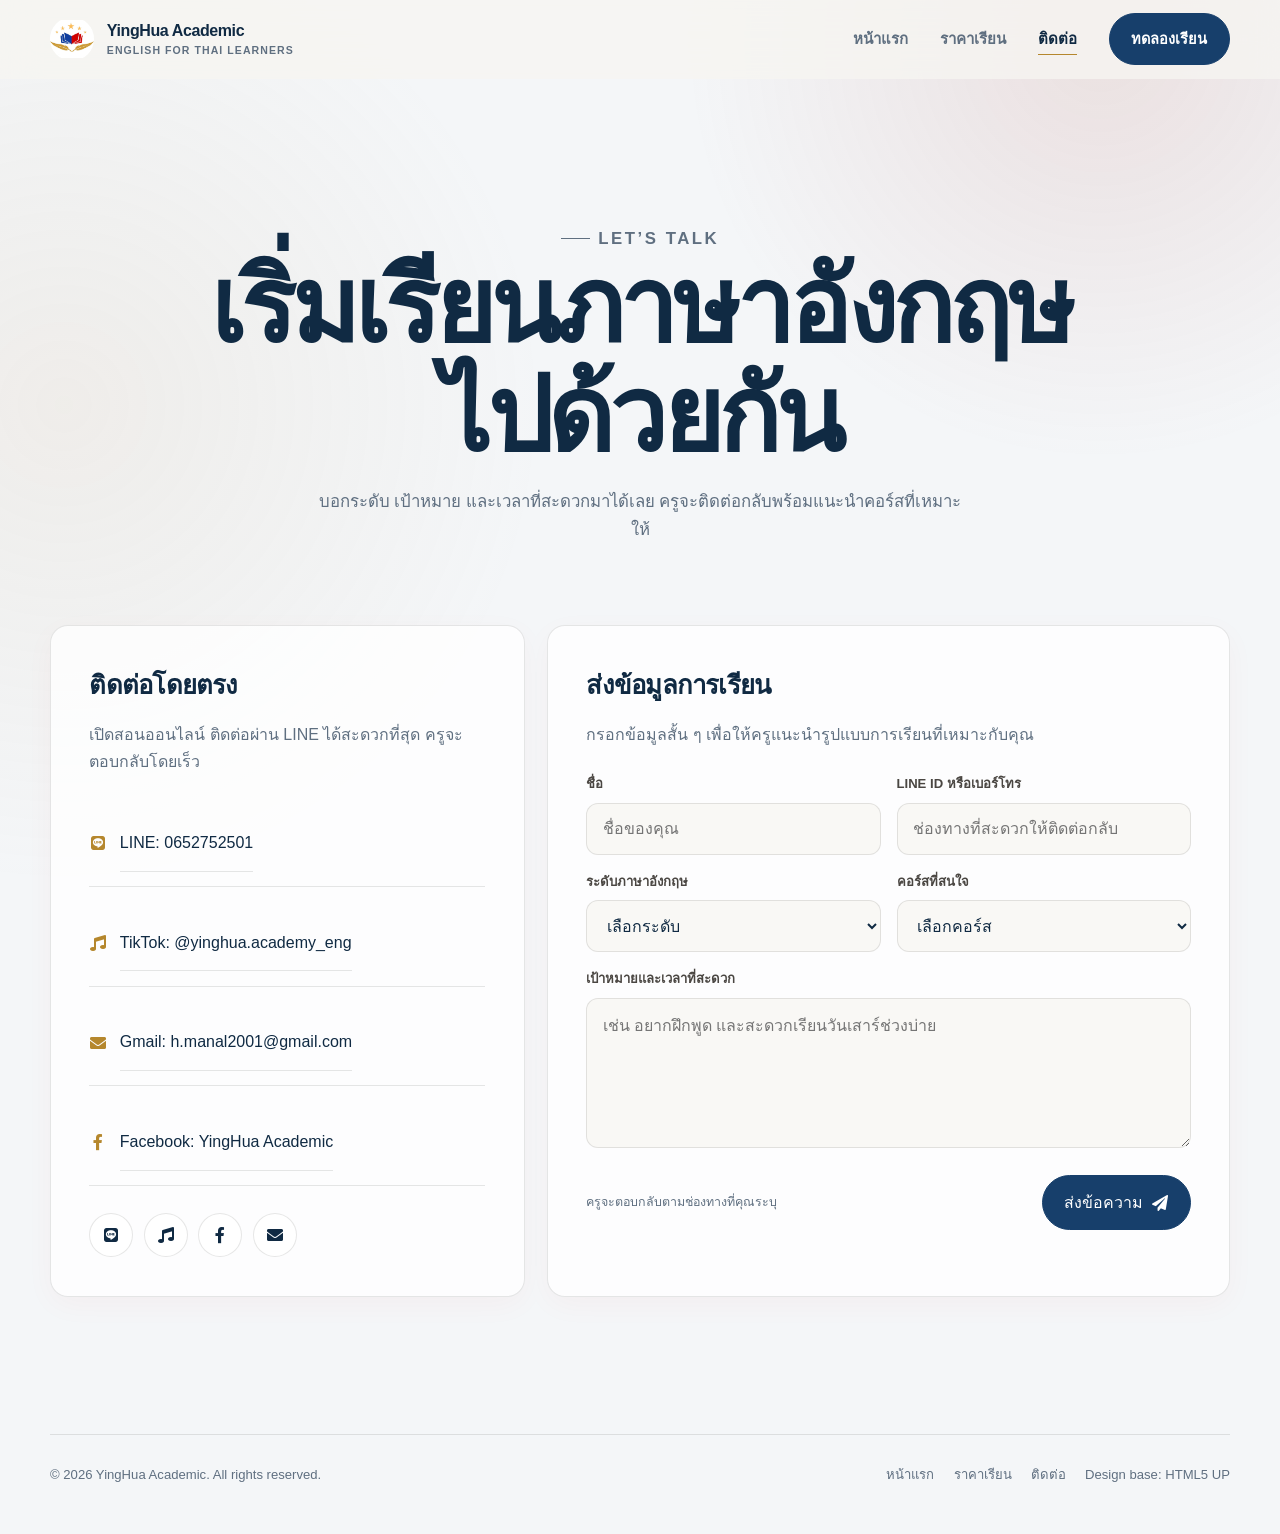
==== contact.html @ ce19d109 "Add YingHua English website and course materials" ====
<!DOCTYPE HTML>
<!--
  Based on Editorial by HTML5 UP
  html5up.net | @ajlkn
  Free for personal and commercial use under the CCA 3.0 license (html5up.net/license)
-->
<html lang="th">
  <head>
    <title>ติดต่อ | YingHua Academic</title>
    <meta charset="utf-8" />
    <meta name="viewport" content="width=device-width, initial-scale=1" />
    <meta name="description" content="ติดต่อครูอิงหัวเพื่อทดลองเรียนภาษาอังกฤษออนไลน์" />
    <link rel="stylesheet" href="assets/css/fontawesome-all.min.css" />
    <link rel="stylesheet" href="assets/css/custom.css" />
  </head>
  <body class="site-body">
    <header class="site-header">
      <div class="container navbar">
        <a class="brand" href="index.html">
          <img class="brand-logo" src="images/yinghua-academic-logo.png" alt="YingHua Academic logo" />
          <span>YingHua Academic<small>English for Thai learners</small></span>
        </a>
        <button class="nav-toggle" type="button" aria-label="เปิดเมนู" aria-expanded="false"><i class="fas fa-bars"></i></button>
        <ul class="nav-links">
          <li><a href="index.html">หน้าแรก</a></li>
          <li><a href="pricing.html">ราคาเรียน</a></li>
          <li><a class="active" href="contact.html">ติดต่อ</a></li>
          <li><a class="button" href="https://line.me/ti/p/~0652752501" target="_blank" rel="noopener">ทดลองเรียน</a></li>
        </ul>
      </div>
    </header>

    <main>
      <section class="page-hero">
        <div class="container reveal">
          <p class="eyebrow">Let’s talk</p>
          <h1>เริ่มเรียนภาษาอังกฤษ<br />ไปด้วยกัน</h1>
          <p>บอกระดับ เป้าหมาย และเวลาที่สะดวกมาได้เลย ครูจะติดต่อกลับพร้อมแนะนำคอร์สที่เหมาะให้</p>
        </div>
      </section>

      <section class="site-section" style="padding-top: 1rem;">
        <div class="container contact-layout">
          <aside id="line-contact" class="contact-card reveal">
            <h2>ติดต่อโดยตรง</h2>
            <p>เปิดสอนออนไลน์ ติดต่อผ่าน LINE ได้สะดวกที่สุด ครูจะตอบกลับโดยเร็ว</p>
            <ul class="contact-list">
              <li><a href="https://line.me/ti/p/~0652752501" target="_blank" rel="noopener"><i class="fab fa-line" aria-hidden="true"></i><span>LINE: 0652752501</span></a></li>
              <li><a href="https://www.tiktok.com/@yinghua.academy_eng?_r=1&amp;_t=ZS-9A1MCgk2gK5" target="_blank" rel="noopener"><i class="fas fa-music" aria-hidden="true"></i><span>TikTok: @yinghua.academy_eng</span></a></li>
              <li><a href="mailto:h.manal2001@gmail.com"><i class="fas fa-envelope" aria-hidden="true"></i><span>Gmail: h.manal2001@gmail.com</span></a></li>
              <li><a href="https://www.facebook.com/share/1BRpk1Ezuy/?mibextid=wwXIfr" target="_blank" rel="noopener"><i class="fab fa-facebook-f" aria-hidden="true"></i><span>Facebook: YingHua Academic</span></a></li>
            </ul>
            <div class="social-buttons">
              <a class="social-circle" href="https://line.me/ti/p/~0652752501" target="_blank" rel="noopener" aria-label="LINE: 0652752501"><i class="fab fa-line" aria-hidden="true"></i></a>
              <a class="social-circle" href="https://www.tiktok.com/@yinghua.academy_eng?_r=1&amp;_t=ZS-9A1MCgk2gK5" target="_blank" rel="noopener" aria-label="TikTok"><i class="fas fa-music" aria-hidden="true"></i></a>
              <a class="social-circle" href="https://www.facebook.com/share/1BRpk1Ezuy/?mibextid=wwXIfr" target="_blank" rel="noopener" aria-label="Facebook"><i class="fab fa-facebook-f" aria-hidden="true"></i></a>
              <a class="social-circle" href="mailto:h.manal2001@gmail.com" aria-label="Gmail"><i class="fas fa-envelope" aria-hidden="true"></i></a>
            </div>
          </aside>

          <section class="form-card reveal">
            <h2>ส่งข้อมูลการเรียน</h2>
            <p>กรอกข้อมูลสั้น ๆ เพื่อให้ครูแนะนำรูปแบบการเรียนที่เหมาะกับคุณ</p>
            <form action="#" method="post">
              <div class="form-grid">
                <div class="form-field">
                  <label for="name">ชื่อ</label>
                  <input id="name" name="name" type="text" placeholder="ชื่อของคุณ" required />
                </div>
                <div class="form-field">
                  <label for="contact">LINE ID หรือเบอร์โทร</label>
                  <input id="contact" name="contact" type="text" placeholder="ช่องทางที่สะดวกให้ติดต่อกลับ" required />
                </div>
                <div class="form-field">
                  <label for="level">ระดับภาษาอังกฤษ</label>
                  <select id="level" name="level">
                    <option value="">เลือกระดับ</option>
                    <option>ยังไม่เคยเรียน</option>
                    <option>ระดับเริ่มต้น</option>
                    <option>Beginner English</option>
                    <option>Intermediate English or above</option>
                  </select>
                </div>
                <div class="form-field">
                  <label for="course">คอร์สที่สนใจ</label>
                  <select id="course" name="course">
                    <option value="">เลือกคอร์ส</option>
                    <option>ทดลองเรียน</option>
                    <option>ภาษาอังกฤษพื้นฐาน</option>
                    <option>ภาษาอังกฤษเพื่อการสนทนา</option>
                    <option>เตรียมสอบ IELTS / TOEIC</option>
                    <option>A-Level 1 &amp; TGAT ภาษาอังกฤษ</option>
                    <option>คอร์สกลุ่มเล็ก</option>
                  </select>
                </div>
                <div class="form-field full">
                  <label for="message">เป้าหมายและเวลาที่สะดวก</label>
                  <textarea id="message" name="message" placeholder="เช่น อยากฝึกพูด และสะดวกเรียนวันเสาร์ช่วงบ่าย"></textarea>
                </div>
              </div>
              <div class="form-actions">
                <span class="form-hint">ครูจะตอบกลับตามช่องทางที่คุณระบุ</span>
                <button class="button" type="submit">ส่งข้อความ <i class="fas fa-paper-plane"></i></button>
              </div>
            </form>
          </section>
        </div>
      </section>
    </main>

    <footer class="site-footer">
      <div class="container footer-grid">
        <span>© 2026 YingHua Academic. All rights reserved.</span>
        <div class="footer-links">
          <a href="index.html">หน้าแรก</a>
          <a href="pricing.html">ราคาเรียน</a>
          <a href="contact.html">ติดต่อ</a>
          <a href="https://html5up.net" target="_blank" rel="noopener">Design base: HTML5 UP</a>
        </div>
      </div>
    </footer>
    <script src="assets/js/site.js"></script>
  </body>
</html>
---- assets/css/custom.css ----
:root {
  --bg: #f4f6f8;
  --surface: #ffffff;
  --surface-soft: #e7eef5;
  --text: #102a43;
  --muted: #5f6f80;
  --accent: #b5872d;
  --accent-dark: #8a651e;
  --button-red: #173f6b;
  --button-red-dark: #102f52;
  --border: rgba(29, 29, 31, 0.11);
  --shadow: 0 24px 70px rgba(42, 34, 29, 0.10);
  --radius-lg: 28px;
  --radius-md: 18px;
  --max-width: 1180px;
}

* {
  box-sizing: border-box;
}

html {
  scroll-behavior: smooth;
}

body.site-body {
  margin: 0;
  min-width: 320px;
  background: var(--bg);
  color: var(--text);
  font-family: Inter, "Noto Sans Thai", "Noto Sans SC", -apple-system,
    BlinkMacSystemFont, "Segoe UI", sans-serif;
  font-size: 16px;
  line-height: 1.7;
  letter-spacing: 0;
}

body.site-body::before {
  content: "";
  position: fixed;
  inset: 0;
  z-index: -2;
  pointer-events: none;
  background:
    radial-gradient(circle at 86% 5%, rgba(168, 71, 61, 0.12), transparent 26rem),
    radial-gradient(circle at 5% 45%, rgba(196, 163, 116, 0.10), transparent 30rem);
}

.site-body a {
  color: inherit;
  text-decoration: none;
}

.site-body img {
  display: block;
  max-width: 100%;
}

.site-body button,
.site-body input,
.site-body textarea,
.site-body select {
  font: inherit;
}

.container {
  width: min(calc(100% - 40px), var(--max-width));
  margin-inline: auto;
}

.eyebrow {
  display: inline-flex;
  align-items: center;
  gap: 0.55rem;
  margin: 0 0 1rem;
  color: var(--text);
  font-size: 0.78rem;
  font-weight: 800;
  letter-spacing: 0.15em;
  text-transform: uppercase;
}

.eyebrow::before {
  content: "";
  width: 1.8rem;
  height: 1px;
  background: currentColor;
}

.hero-copy .eyebrow,
.section-heading .eyebrow,
.about-copy .eyebrow {
  position: relative;
  top: -0.35rem;
  margin-bottom: 0.9rem;
  color: var(--text);
  font-size: 1.28rem;
  font-weight: 900;
  letter-spacing: 0;
  line-height: 1.35;
}

.hero-copy .eyebrow::before,
.section-heading .eyebrow::before,
.about-copy .eyebrow::before {
  width: 3.3rem;
  height: 3px;
}

.section-heading {
  max-width: 710px;
  margin-bottom: 2.8rem;
}

.section-heading.centered {
  margin-inline: auto;
  text-align: center;
}

.section-heading.centered .eyebrow::before {
  display: none;
}

.section-heading h2,
.page-hero h1,
.hero-copy h1 {
  margin: 0;
  color: var(--text);
  font-weight: 650;
  letter-spacing: -0.045em;
  line-height: 1.06;
}

.section-heading h2 {
  font-size: clamp(2rem, 5vw, 3.65rem);
}

.section-heading p,
.page-hero p {
  margin: 1.1rem 0 0;
  color: var(--muted);
  font-size: 1.05rem;
}

.site-header {
  position: sticky;
  top: 0;
  z-index: 100;
  border-bottom: 1px solid transparent;
  background: rgba(247, 245, 241, 0.78);
  backdrop-filter: blur(18px);
  -webkit-backdrop-filter: blur(18px);
  transition: border-color 180ms ease, box-shadow 180ms ease;
}

.site-header.is-scrolled {
  border-bottom-color: var(--border);
  box-shadow: 0 12px 40px rgba(42, 34, 29, 0.05);
}

.navbar {
  display: flex;
  min-height: 78px;
  align-items: center;
  justify-content: space-between;
  gap: 2rem;
}

.brand {
  display: inline-flex;
  align-items: center;
  gap: 0.8rem;
  font-weight: 800;
  line-height: 1;
  letter-spacing: -0.025em;
}

.brand-mark {
  display: grid;
  width: 40px;
  height: 40px;
  place-items: center;
  border-radius: 50%;
  background: var(--text);
  color: #fff;
  font-family: Georgia, "Noto Serif SC", serif;
  font-size: 1.1rem;
}

.brand-logo {
  width: 44px;
  height: 44px;
  flex: 0 0 44px;
  object-fit: contain;
  border-radius: 50%;
}

.brand small {
  display: block;
  margin-top: 0.35rem;
  color: var(--muted);
  font-size: 0.66rem;
  font-weight: 650;
  letter-spacing: 0.1em;
  text-transform: uppercase;
}

.nav-links {
  display: flex;
  align-items: center;
  gap: 2rem;
  margin: 0;
  padding: 0;
  list-style: none;
}

.nav-links a:not(.button) {
  position: relative;
  color: var(--muted);
  font-size: 0.94rem;
  font-weight: 650;
}

.nav-links a:not(.button)::after {
  content: "";
  position: absolute;
  left: 0;
  right: 100%;
  bottom: -0.45rem;
  height: 1px;
  background: var(--accent);
  transition: right 180ms ease;
}

.nav-links a:not(.button):hover,
.nav-links a.active:not(.button) {
  color: var(--text);
}

.nav-links a:not(.button):hover::after,
.nav-links a.active:not(.button)::after {
  right: 0;
}

.nav-toggle {
  display: none;
  width: 44px;
  height: 44px;
  padding: 0;
  border: 1px solid var(--border);
  border-radius: 50%;
  background: var(--surface);
  color: var(--text);
  cursor: pointer;
}

.button {
  display: inline-flex;
  min-height: 50px;
  align-items: center;
  justify-content: center;
  gap: 0.55rem;
  padding: 0.8rem 1.35rem;
  border: 1px solid var(--button-red);
  border-radius: 999px;
  background: var(--button-red);
  color: #fff !important;
  font-size: 0.91rem;
  font-weight: 750;
  letter-spacing: 0;
  box-shadow: none;
  transition: transform 180ms ease, background 180ms ease, border-color 180ms ease;
}

.button:hover {
  transform: translateY(-2px);
  border-color: var(--button-red-dark);
  background: var(--button-red-dark);
}

.button.secondary {
  border-color: var(--border);
  background: transparent;
  color: var(--text) !important;
}

.button.secondary:hover {
  border-color: var(--text);
  background: var(--surface);
}

.button.light {
  border-color: #fff;
  background: #fff;
  color: var(--text) !important;
}

.hero {
  position: relative;
  isolation: isolate;
  min-height: min(760px, calc(100svh - 78px));
  display: flex;
  align-items: center;
  overflow: hidden;
  padding: clamp(5.2rem, 10vw, 8.4rem) 0 clamp(4rem, 7vw, 6rem);
  background:
    linear-gradient(
      90deg,
      rgba(247, 245, 241, 0.98) 0%,
      rgba(247, 245, 241, 0.92) 34%,
      rgba(247, 245, 241, 0.42) 58%,
      rgba(29, 29, 31, 0.42) 100%
    ),
    url("../../images/english-classroom-hero.png") center / cover no-repeat;
  background-color: var(--bg);
}

.hero::after {
  content: "";
  position: absolute;
  inset: auto 0 0;
  z-index: -1;
  height: 38%;
  background: linear-gradient(to top, var(--bg), rgba(247, 245, 241, 0));
  pointer-events: none;
}

.hero-grid {
  display: grid;
  grid-template-columns: minmax(0, 0.63fr) minmax(240px, 0.37fr);
  align-items: center;
  gap: clamp(2rem, 6vw, 5rem);
}

.hero-copy {
  max-width: 720px;
  margin-left: clamp(1rem, 3vw, 3rem);
}

.hero-copy h1 {
  max-width: 760px;
  font-size: clamp(3.2rem, 7.8vw, 7.2rem);
}

.hero-copy h1 em {
  color: var(--accent);
  font-family: Georgia, "Noto Serif SC", serif;
  font-weight: 500;
}

.hero-copy .lead {
  max-width: 630px;
  margin: 1.7rem 0 0;
  color: var(--muted);
  font-size: clamp(1.05rem, 2vw, 1.25rem);
}

.hero-copy .lead span {
  display: block;
}

.hero-copy .lead span + span {
  margin-top: 0.35rem;
}

.hero-actions {
  display: flex;
  flex-wrap: wrap;
  gap: 0.85rem;
  margin-top: 2rem;
}

.hero-actions .button {
  min-height: 58px;
  padding: 1rem 1.8rem;
  font-size: 1rem;
}

.hero-note {
  display: flex;
  flex-wrap: wrap;
  gap: 1.2rem;
  margin-top: 2.4rem;
  color: var(--muted);
  font-size: 0.88rem;
}

.hero-note span {
  display: inline-flex;
  align-items: center;
  gap: 0.45rem;
}

.hero-note i {
  color: var(--accent);
}

.stats {
  padding: 0 0 5.5rem;
}

.stats-grid {
  display: grid;
  grid-template-columns: repeat(4, 1fr);
  overflow: hidden;
  border: 1px solid var(--border);
  border-radius: var(--radius-md);
  background: rgba(255, 255, 255, 0.66);
}

.stat {
  padding: 1.8rem;
  text-align: center;
}

.stat + .stat {
  border-left: 1px solid var(--border);
}

.stat strong {
  display: block;
  color: var(--text);
  font-size: clamp(1.4rem, 3vw, 2rem);
  letter-spacing: -0.04em;
}

.stat span {
  color: var(--muted);
  font-size: 0.86rem;
}

.site-section {
  padding: clamp(4.8rem, 8vw, 7.5rem) 0;
}

.site-section.white {
  border-block: 1px solid var(--border);
  background: rgba(255, 255, 255, 0.72);
}

.feature-grid,
.course-grid,
.testimonial-grid,
.pricing-grid {
  display: grid;
  grid-template-columns: repeat(3, 1fr);
  gap: 1.2rem;
}

.feature-grid {
  grid-template-columns: repeat(4, 1fr);
}

.feature-card,
.course-card,
.testimonial-card,
.pricing-card,
.contact-card,
.form-card {
  border: 1px solid var(--border);
  border-radius: var(--radius-md);
  background: rgba(255, 255, 255, 0.78);
  box-shadow: 0 8px 30px rgba(224, 16, 16, 0.035);
}

.feature-card {
  padding: 1.8rem;
  transition: transform 180ms ease, box-shadow 180ms ease, border-color 180ms ease;
}

.feature-card:hover {
  transform: translateY(-5px);
  border-color: rgba(213, 58, 41, 0.34);
  box-shadow: 0 20px 50px rgba(154, 91, 52, 0.08);
}

.icon-badge {
  display: grid;
  width: 48px;
  height: 48px;
  margin-bottom: 1.2rem;
  place-items: center;
  border-radius: 50%;
  background: var(--surface-soft);
  color: var(--accent);
}

.feature-card h3,
.course-card h3,
.pricing-card h3 {
  margin: 0 0 0.65rem;
  font-size: 1.12rem;
  letter-spacing: -0.025em;
}

.feature-card p,
.course-card p,
.testimonial-card p,
.pricing-card p {
  margin: 0;
  color: var(--muted);
  font-size: 0.94rem;
}

.about-grid {
  display: grid;
  grid-template-columns: minmax(300px, 0.85fr) minmax(0, 1.15fr);
  align-items: center;
  gap: clamp(3rem, 8vw, 7rem);
}

.about-image {
  overflow: hidden;
  aspect-ratio: 4 / 4.6;
  border-radius: var(--radius-lg);
  background: var(--surface-soft);
}

.about-image img {
  width: 100%;
  height: 100%;
  object-fit: cover;
  object-position: center 38%;
}

.about-copy h2 {
  margin: 0;
  font-size: clamp(2.2rem, 5vw, 4.2rem);
  letter-spacing: -0.045em;
  line-height: 1.05;
}

.about-copy > p {
  margin: 1.4rem 0 0;
  color: var(--muted);
}

.credentials {
  display: flex;
  flex-wrap: wrap;
  gap: 0.65rem;
  margin: 1.7rem 0 0;
  padding: 0;
  list-style: none;
}

.credentials li {
  padding: 0.55rem 0.85rem;
  border: 1px solid var(--border);
  border-radius: 999px;
  background: var(--surface);
  color: #514d48;
  font-size: 0.82rem;
  font-weight: 650;
}

.course-card {
  overflow: hidden;
}

.course-card .course-image {
  display: grid;
  place-items: center;
  overflow: hidden;
  aspect-ratio: 16 / 10;
  padding: 0.9rem;
  background: linear-gradient(135deg, #fbf7ef, #eee3d5);
}

.course-card .course-image img {
  width: 100%;
  height: 100%;
  object-fit: contain;
  transition: transform 400ms ease;
}

.course-card .course-image.book-photo img {
  object-fit: contain;
}

.course-card .course-image.course-cover {
  padding: 1.2rem;
  background: linear-gradient(135deg, #173f6b, #2c628f);
  color: #fff;
  font-size: 1.1rem;
  font-weight: 700;
  letter-spacing: 0.16em;
  line-height: 1.35;
  text-align: center;
}

.course-card .course-image.course-cover strong {
  color: #f0ca78;
  font-size: 1.35rem;
}

.course-card:hover .course-image img {
  transform: scale(1.035);
}

.course-card .course-body {
  padding: 1.6rem;
}

.course-meta {
  display: flex;
  flex-wrap: wrap;
  gap: 0.55rem;
  margin-bottom: 1rem;
  color: var(--text);
  font-size: 0.76rem;
  font-weight: 800;
  letter-spacing: 0.1em;
  text-transform: uppercase;
}

.text-link {
  display: inline-flex;
  align-items: center;
  gap: 0.45rem;
  margin-top: 1.15rem;
  color: var(--text);
  font-size: 0.9rem;
  font-weight: 750;
}

.text-link:hover {
  color: var(--accent);
}

.testimonial-card {
  padding: 1.8rem;
}

.stars {
  margin-bottom: 1rem;
  color: #f2b233;
  font-size: 0.82rem;
  letter-spacing: 0.15em;
}

.student {
  display: flex;
  align-items: center;
  gap: 0.85rem;
  margin-top: 1.5rem;
}

.student-avatar {
  display: block;
  flex: 0 0 42px;
  width: 42px;
  height: 42px;
  border-radius: 50%;
  background: var(--surface-soft);
  object-fit: cover;
  box-shadow: 0 6px 18px rgba(42, 34, 29, 0.08);
}

.student strong,
.student span {
  display: block;
}

.student span {
  color: var(--muted);
  font-size: 0.8rem;
}

.cta-panel {
  display: grid;
  grid-template-columns: minmax(0, 1fr) auto;
  align-items: center;
  gap: 2rem;
  overflow: hidden;
  padding: clamp(2.4rem, 6vw, 4.5rem);
  border-radius: var(--radius-lg);
  background: var(--text);
  color: #fff;
  box-shadow: var(--shadow);
}

.cta-panel h2 {
  margin: 0;
  color: #fff;
  font-size: clamp(2rem, 5vw, 3.7rem);
  letter-spacing: -0.045em;
  line-height: 1.05;
}

.cta-panel p {
  max-width: 620px;
  margin: 1rem 0 0;
  color: rgba(255, 255, 255, 0.67);
}

.site-footer {
  padding: 2.2rem 0 3rem;
}

.footer-grid {
  display: flex;
  align-items: center;
  justify-content: space-between;
  gap: 2rem;
  padding-top: 1.8rem;
  border-top: 1px solid var(--border);
  color: var(--muted);
  font-size: 0.82rem;
}

.footer-links {
  display: flex;
  flex-wrap: wrap;
  gap: 1.2rem;
}

.footer-links a:hover {
  color: var(--accent);
}

.page-hero {
  padding: clamp(5rem, 10vw, 8.5rem) 0 4rem;
  text-align: center;
}

.page-hero h1 {
  font-size: clamp(3rem, 8vw, 6.4rem);
}

.page-hero p {
  max-width: 650px;
  margin-inline: auto;
}

.pricing-grid {
  align-items: stretch;
}

.pricing-card {
  position: relative;
  display: flex;
  flex-direction: column;
  padding: 2rem;
}

.pricing-card.featured {
  border-color: var(--button-red);
  background: var(--button-red);
  color: #fff;
  transform: translateY(-12px);
  box-shadow: var(--shadow);
}

.pricing-card.featured h3,
.pricing-card.featured .price,
.pricing-card.featured .pricing-list,
.pricing-card.featured p {
  color: #fff;
}

.pricing-card.featured p,
.pricing-card.featured .pricing-list li {
  color: rgba(255, 255, 255, 0.72);
}

.pricing-card.featured .price small {
  color: rgba(255, 255, 255, 0.78);
}

.pricing-card.featured .badge {
  background: #fff;
  color: var(--accent-dark);
}

.badge {
  position: absolute;
  top: 1rem;
  right: 1rem;
  padding: 0.4rem 0.7rem;
  border-radius: 999px;
  background: var(--accent);
  color: #fff;
  font-size: 0.7rem;
  font-weight: 800;
  letter-spacing: 0.08em;
  text-transform: uppercase;
}

.price {
  margin: 1.35rem 0;
  color: var(--text);
  font-size: clamp(2.5rem, 5vw, 3.8rem);
  font-weight: 750;
  letter-spacing: -0.055em;
  line-height: 1;
}

.price small {
  color: var(--muted);
  font-size: 0.78rem;
  font-weight: 600;
  letter-spacing: 0;
}

.pricing-list {
  display: grid;
  gap: 0.85rem;
  margin: 1.7rem 0 2rem;
  padding: 0;
  color: var(--muted);
  list-style: none;
}

.pricing-list li {
  display: flex;
  gap: 0.7rem;
  align-items: flex-start;
}

.pricing-list i {
  margin-top: 0.35rem;
  color: var(--accent);
}

.pricing-card .button {
  margin-top: auto;
}

.simple-note {
  max-width: 840px;
  margin: 3rem auto 0;
  padding: 1.5rem;
  border: 1px solid var(--border);
  border-radius: var(--radius-md);
  color: var(--muted);
  text-align: center;
  background: rgba(255, 255, 255, 0.5);
}

.contact-layout {
  display: grid;
  grid-template-columns: 0.82fr 1.18fr;
  align-items: stretch;
  gap: 1.4rem;
}

.contact-card,
.form-card {
  padding: clamp(1.6rem, 4vw, 2.4rem);
}

.contact-card {
  display: flex;
  flex-direction: column;
}

.contact-card h2,
.form-card h2 {
  margin: 0 0 0.8rem;
  font-size: 1.6rem;
  letter-spacing: -0.03em;
}

.contact-card > p,
.form-card > p {
  margin: 0 0 1.6rem;
  color: var(--muted);
}

.contact-list {
  display: grid;
  gap: 0.8rem;
  margin: 0;
  padding: 0;
  list-style: none;
}

.contact-list a,
.contact-list span {
  display: flex;
  align-items: center;
  gap: 0.8rem;
  padding: 0.9rem 0;
  border-bottom: 1px solid var(--border);
}

.contact-list i {
  width: 1.1rem;
  color: var(--accent);
  text-align: center;
}

.social-buttons {
  display: flex;
  flex-wrap: wrap;
  gap: 0.65rem;
  margin-top: auto;
  padding-top: 1.7rem;
}

.social-circle {
  display: grid;
  width: 44px;
  height: 44px;
  place-items: center;
  border: 1px solid var(--border);
  border-radius: 50%;
  background: var(--surface);
}

.social-circle:hover {
  border-color: var(--accent);
  color: var(--accent);
}

.wechat-page {
  display: grid;
  min-height: 100vh;
  place-items: center;
  padding: 1.5rem;
}

.wechat-card {
  width: min(100%, 25rem);
  padding: clamp(1.5rem, 5vw, 2.25rem);
  background: var(--surface);
  border: 1px solid var(--border);
  border-radius: 8px;
  box-shadow: var(--shadow);
}

.wechat-profile {
  display: flex;
  align-items: center;
  gap: 0.9rem;
  margin-bottom: 1.7rem;
}

.wechat-profile img {
  display: block;
  flex: 0 0 4rem;
  width: 4rem;
  height: 4rem;
  border-radius: 8px;
  object-fit: cover;
}

.wechat-profile h1 {
  margin: 0;
  color: var(--text);
  font-size: 1.35rem;
  font-weight: 800;
}

.wechat-profile p,
.wechat-caption {
  margin: 0.2rem 0 0;
  color: var(--muted);
}

.wechat-qr {
  display: block;
  width: min(100%, 19rem);
  height: auto;
  margin: 0 auto;
}

.wechat-caption {
  margin-top: 1.3rem;
  text-align: center;
}

.wechat-back {
  display: block;
  width: fit-content;
  margin: 1.35rem auto 0;
  color: var(--text);
  font-size: 0.9rem;
}

.wechat-back:hover {
  color: var(--accent);
}

.form-grid {
  display: grid;
  grid-template-columns: 1fr 1fr;
  gap: 1rem;
}

.form-field.full {
  grid-column: 1 / -1;
}

.form-field label {
  display: block;
  margin-bottom: 0.45rem;
  color: #4a4642;
  font-size: 0.82rem;
  font-weight: 700;
}

.site-body input,
.site-body textarea,
.site-body select {
  width: 100%;
  border: 1px solid var(--border);
  border-radius: 12px;
  outline: none;
  background: rgba(247, 245, 241, 0.72);
  color: var(--text);
  box-shadow: none;
  transition: border-color 180ms ease, box-shadow 180ms ease;
}

.site-body input,
.site-body select {
  height: 52px;
  padding: 0 0.95rem;
}

.site-body textarea {
  min-height: 150px;
  padding: 0.85rem 0.95rem;
  resize: vertical;
}

.site-body input:focus,
.site-body textarea:focus,
.site-body select:focus {
  border-color: var(--accent);
  box-shadow: 0 0 0 4px rgba(168, 71, 61, 0.10);
}

.form-actions {
  display: flex;
  align-items: center;
  justify-content: space-between;
  gap: 1rem;
  margin-top: 1.2rem;
}

.form-hint {
  color: var(--muted);
  font-size: 0.78rem;
}

.reveal {
  opacity: 0;
  transform: translateY(18px);
  transition: opacity 650ms ease, transform 650ms ease;
}

.reveal.is-visible {
  opacity: 1;
  transform: none;
}

@media (max-width: 980px) {
  .hero-grid {
    grid-template-columns: minmax(0, 0.72fr) minmax(180px, 0.28fr);
  }

  .about-grid,
  .contact-layout {
    grid-template-columns: 1fr;
  }

  .hero-copy {
    max-width: 600px;
  }

  .feature-grid,
  .course-grid,
  .testimonial-grid,
  .pricing-grid {
    grid-template-columns: repeat(2, 1fr);
  }

  .feature-grid .feature-card:last-child,
  .pricing-grid .pricing-card:last-child {
    grid-column: span 2;
  }

  .pricing-card.featured {
    transform: none;
  }
}

@media (max-width: 760px) {
  .container {
    width: min(calc(100% - 28px), var(--max-width));
  }

  .navbar {
    min-height: 70px;
  }

  .nav-toggle {
    display: grid;
    place-items: center;
  }

  .nav-links {
    position: absolute;
    top: calc(100% + 1px);
    left: 14px;
    right: 14px;
    display: none;
    align-items: stretch;
    gap: 0;
    padding: 0.65rem;
    border: 1px solid var(--border);
    border-radius: 18px;
    background: rgba(255, 255, 255, 0.97);
    box-shadow: var(--shadow);
  }

  .nav-links.is-open {
    display: grid;
  }

  .nav-links li a {
    display: flex;
    width: 100%;
    min-height: 48px;
    align-items: center;
    padding: 0 0.8rem;
  }

  .nav-links .button {
    margin-top: 0.35rem;
  }

  .hero {
    padding-top: 3.5rem;
  }

  .hero-copy h1 {
    font-size: clamp(2.85rem, 15vw, 4.65rem);
  }

  .hero-grid {
    gap: 3rem;
  }

  .stats-grid,
  .feature-grid,
  .course-grid,
  .testimonial-grid,
  .pricing-grid,
  .form-grid {
    grid-template-columns: 1fr;
  }

  .stat:nth-child(odd) {
    border-left: 0;
  }

  .stat + .stat {
    border-left: 0;
    border-top: 1px solid var(--border);
  }

  .feature-grid .feature-card:last-child,
  .pricing-grid .pricing-card:last-child,
  .form-field.full {
    grid-column: auto;
  }

  .cta-panel {
    grid-template-columns: 1fr;
  }

  .footer-grid,
  .form-actions {
    align-items: flex-start;
    flex-direction: column;
  }
}

@media (prefers-reduced-motion: reduce) {
  html {
    scroll-behavior: auto;
  }

  *,
  *::before,
  *::after {
    animation-duration: 0.01ms !important;
    animation-iteration-count: 1 !important;
    transition-duration: 0.01ms !important;
  }
}
@media (max-width: 760px) {
  html,
  body.site-body {
    max-width: 100%;
    overflow-x: hidden;
  }

  .container {
    width: min(calc(100% - 32px), var(--max-width));
  }

  .brand {
    min-width: 0;
  }

  .brand small {
    max-width: 180px;
    white-space: normal;
  }

  .hero {
    min-height: 0;
    align-items: flex-start;
    padding: 2rem 0 2.5rem;
    background:
      linear-gradient(
        90deg,
        rgba(247, 245, 241, 0.98) 0%,
        rgba(247, 245, 241, 0.95) 52%,
        rgba(247, 245, 241, 0.50) 80%,
        rgba(29, 29, 31, 0.16) 100%
      ),
      linear-gradient(
        to top,
        rgba(247, 245, 241, 0.96) 0%,
        rgba(247, 245, 241, 0.42) 28%,
        rgba(247, 245, 241, 0.06) 66%
      ),
      url("../../images/english-classroom-hero.png") 64% center / cover no-repeat;
  }

  .hero-grid {
    grid-template-columns: 1fr;
    gap: 0;
  }

  .hero-copy {
    max-width: 100%;
    margin-left: 0;
  }

  .hero-copy h1 {
    font-size: clamp(2.45rem, 12vw, 3.55rem);
    letter-spacing: -0.025em;
  }

  .hero-copy .lead {
    margin-top: 1.2rem;
    font-size: 1rem;
    line-height: 1.62;
  }

  .hero-actions {
    display: grid;
    grid-template-columns: 1fr;
    gap: 0.75rem;
    margin-top: 1.5rem;
  }

  .hero-actions .button {
    width: 100%;
    min-height: 50px;
    padding: 0.8rem 1.2rem;
    font-size: 0.92rem;
  }

  .hero-note {
    display: none;
  }

  .stats {
    padding-bottom: 3rem;
  }

  .stats-grid {
    grid-template-columns: repeat(2, minmax(0, 1fr));
    gap: 0.75rem;
    overflow: visible;
    border: 0;
    background: transparent;
  }

  .stat,
  .stat + .stat,
  .stat:nth-child(odd) {
    padding: 1.1rem 0.8rem;
    border: 1px solid var(--border);
    border-radius: 16px;
    background: rgba(255, 255, 255, 0.72);
  }

  .stat strong {
    font-size: 1.35rem;
  }

  .stat span {
    font-size: 0.78rem;
    line-height: 1.35;
  }

  .site-section {
    padding: 3.6rem 0;
  }

  .section-heading {
    margin-bottom: 1.8rem;
  }

  .section-heading h2,
  .about-copy h2,
  .cta-panel h2,
  .page-hero h1 {
    font-size: clamp(2rem, 9vw, 2.75rem);
    letter-spacing: -0.025em;
  }

  .feature-card,
  .testimonial-card {
    padding: 1.35rem;
  }

  .about-grid {
    gap: 1.8rem;
  }

  .about-image {
    aspect-ratio: 4 / 3.4;
    border-radius: 22px;
  }

  .course-grid,
  .testimonial-grid,
  .pricing-grid,
  .contact-layout,
  .form-grid {
    gap: 1rem;
  }

  .course-card .course-image {
    aspect-ratio: 4 / 3;
    padding: 0.75rem;
  }

  .course-card .course-body,
  .pricing-card,
  .contact-card,
  .form-card {
    padding: 1.35rem;
  }

  .price {
    font-size: clamp(2.25rem, 12vw, 3rem);
  }

  .cta-panel {
    padding: 1.6rem;
    border-radius: 22px;
  }

  .cta-panel .button,
  .form-actions .button {
    width: 100%;
  }

  .page-hero {
    padding: 3.8rem 0 2.5rem;
  }

  .footer-grid {
    gap: 1.1rem;
  }
}

@media (max-width: 560px) {
  .hero {
    min-height: 0;
    display: flex;
    align-items: flex-start;
    padding: 1.25rem 0 0.8rem;
    background:
      linear-gradient(
        90deg,
        rgba(247, 245, 241, 0.91) 0%,
        rgba(247, 245, 241, 0.80) 48%,
        rgba(247, 245, 241, 0.42) 76%,
        rgba(29, 29, 31, 0.08) 100%
      ),
      linear-gradient(
        to top,
        rgba(247, 245, 241, 0.84) 0%,
        rgba(247, 245, 241, 0.22) 28%,
        rgba(247, 245, 241, 0.02) 66%
      ),
      url("../../images/english-classroom-hero.png") 64% center / cover no-repeat;
  }

  .hero::after {
    display: none;
  }

  .hero-copy .lead span + span {
    margin-top: 0.6rem;
  }

  .hero-actions {
    margin-top: 1.25rem;
  }
}

@media (max-width: 480px) {
  .container {
    width: min(calc(100% - 28px), var(--max-width));
  }

  .navbar {
    gap: 1rem;
  }

  .brand-mark {
    width: 36px;
    height: 36px;
  }

  .brand-logo {
    width: 38px;
    height: 38px;
    flex-basis: 38px;
  }

  .brand small {
    max-width: 145px;
    font-size: 0.58rem;
  }

  .hero {
    padding-top: 1.05rem;
    padding-bottom: 0.65rem;
    background:
      linear-gradient(
        90deg,
        rgba(247, 245, 241, 0.94) 0%,
        rgba(247, 245, 241, 0.84) 50%,
        rgba(247, 245, 241, 0.46) 78%,
        rgba(29, 29, 31, 0.08) 100%
      ),
      linear-gradient(
        to top,
        rgba(247, 245, 241, 0.88) 0%,
        rgba(247, 245, 241, 0.20) 30%,
        rgba(247, 245, 241, 0.02) 70%
      ),
      url("../../images/english-classroom-hero.png") 64% center / cover no-repeat;
  }

  .hero-copy h1 {
    font-size: clamp(2.15rem, 10.8vw, 2.8rem);
  }

  .hero-copy .lead {
    max-width: 32rem;
    font-size: 0.94rem;
    line-height: 1.58;
  }

  .eyebrow {
    font-size: 0.68rem;
    letter-spacing: 0.08em;
  }

  .eyebrow::before {
    width: 1.1rem;
  }

  .button {
    min-height: 48px;
    padding-inline: 1rem;
  }

  .stats-grid {
    gap: 0.6rem;
  }

  .stat {
    padding: 0.95rem 0.65rem;
  }

  .stat strong {
    font-size: 1.2rem;
  }

  .stat span {
    font-size: 0.72rem;
  }

  .course-card .course-body,
  .pricing-card,
  .contact-card,
  .form-card,
  .feature-card,
  .testimonial-card {
    padding: 1.15rem;
  }
}

/* Course materials */
.resource-page-hero {
  padding-bottom: clamp(2.8rem, 6vw, 4.5rem);
}

.resource-page-section {
  padding-top: 0;
}

.course-resource-intro {
  display: grid;
  grid-template-columns: minmax(220px, 0.72fr) minmax(0, 1fr);
  align-items: center;
  gap: clamp(2rem, 6vw, 5rem);
  padding: clamp(1.2rem, 3vw, 2rem);
  border: 1px solid var(--border);
  border-radius: var(--radius-md);
  background: rgba(255, 255, 255, 0.74);
}

.course-resource-cover {
  display: grid;
  min-height: 240px;
  place-items: center;
  padding: 1rem;
  border-radius: 10px;
  background: var(--surface-soft);
}

.course-resource-cover img {
  width: 100%;
  height: 100%;
  max-height: 320px;
  object-fit: contain;
}

.course-resource-intro h2,
.resource-list-heading h2 {
  margin: 0;
  color: var(--text);
  font-size: clamp(1.7rem, 4vw, 2.7rem);
  letter-spacing: -0.035em;
  line-height: 1.15;
}

.course-resource-intro > div:last-child > p:not(.eyebrow) {
  max-width: 42rem;
  margin: 1rem 0 1.5rem;
  color: var(--muted);
}

.resource-list-wrap {
  margin-top: clamp(2.5rem, 6vw, 5rem);
}

.resource-list-heading {
  margin-bottom: 1.25rem;
}

.resource-list-heading p {
  margin: 0.45rem 0 0;
  color: var(--muted);
}

.resource-list {
  display: grid;
  gap: 0.8rem;
}

.resource-item {
  display: grid;
  grid-template-columns: auto minmax(0, 1fr) auto;
  align-items: center;
  gap: 1rem;
  padding: 1rem 1.15rem;
  border: 1px solid var(--border);
  border-radius: 10px;
  background: rgba(255, 255, 255, 0.78);
}

.resource-file-type {
  display: grid;
  width: 2.75rem;
  height: 2.75rem;
  place-items: center;
  border-radius: 8px;
  background: var(--surface-soft);
  color: var(--button-red);
  font-size: 1.1rem;
}

.resource-item h3,
.resource-item p {
  margin: 0;
}

.resource-item h3 {
  color: var(--text);
  font-size: 1rem;
  line-height: 1.35;
}

.resource-item p {
  margin-top: 0.25rem;
  color: var(--muted);
  font-size: 0.86rem;
  line-height: 1.4;
}

.site-body .resource-open {
  display: inline-flex;
  min-height: 42px;
  align-items: center;
  justify-content: center;
  gap: 0.45rem;
  padding: 0.65rem 0.85rem;
  border-radius: 8px;
  background: var(--button-red);
  color: #fff;
  font-size: 0.84rem;
  font-weight: 750;
  white-space: nowrap;
}

.site-body .resource-open:hover {
  background: var(--button-red-dark);
}

/* Keep dark action buttons readable, including previously visited links. */
.site-body .resource-open:visited,
.site-body .resource-open:hover,
.site-body .resource-open:focus-visible,
.site-body .resource-open:active {
  color: #fff;
}

.site-body .resource-open:focus-visible {
  outline: 3px solid var(--button-red);
  outline-offset: 3px;
}

.resource-note {
  margin: 1.15rem 0 0;
  color: var(--muted);
  font-size: 0.82rem;
}

.resource-note i {
  color: var(--button-red);
}


.course-resource-cover { color: var(--text); text-align: center; font-size: 1.2rem; letter-spacing: 0.08em; }
.course-resource-cover strong { display: inline-block; margin-top: 0.6rem; font-size: clamp(1.4rem, 4vw, 2rem); letter-spacing: 0; }
.resource-item h3 { overflow-wrap: anywhere; }
#courses { scroll-margin-top: 6rem; }
@media screen and (max-width: 736px) {
  .course-resource-intro { grid-template-columns: 1fr; gap: 1.5rem; padding: 1.15rem; }
  .course-resource-cover { min-height: 160px; }
  .resource-item { grid-template-columns: auto minmax(0, 1fr); padding: 1rem; }
  .resource-open { grid-column: 1 / -1; width: 100%; }
}

/* Fill each cover frame; keep the title area in view when cropping. */
.course-card .course-image.textbook-cover,
.course-resource-cover {
  height: clamp(240px, 24vw, 320px);
  aspect-ratio: auto;
  min-height: 0;
  padding: 0;
  overflow: hidden;
  background: var(--surface-soft);
}
.course-card .course-image.textbook-cover img,
.course-resource-cover img {
  display: block;
  width: 100%;
  height: 100%;
  min-height: 0;
  max-height: none;
  object-fit: cover;
}
.textbook-cover img[src$="book-basic.jpg"],
.course-resource-cover img[src$="book-basic.jpg"] {
  object-position: center top;
}
.textbook-cover img[src$="book-advance.jpg"],
.course-resource-cover img[src$="book-advance.jpg"] {
  object-position: center 16%;
}
.textbook-cover img[src$="book-conversation.jpg"],
.course-resource-cover img[src$="book-conversation.jpg"] {
  object-position: right 85%;
}
@media screen and (max-width: 736px) {
  .course-card .course-image.textbook-cover,
  .course-resource-cover { height: 280px; }
  .course-resource-cover { min-width: 0; }
}

/* LINE is the recommended contact channel. */
#line-contact { scroll-margin-top: 7rem; }
.contact-list a span { min-width: 0; overflow-wrap: anywhere; }

/* Stock portrait framing; source photos remain unchanged. */
.student .portrait-frame { overflow: hidden; isolation: isolate; }
.portrait-frame img { display: block; width: 100%; height: 100%; object-fit: cover; object-position: center 15%; }
.portrait-woman img, .portrait-man img { transform: scale(2.2); }
.portrait-hijab img { object-position: center 20%; }
.section-heading .portrait-note { font-size: 0.82rem; color: var(--muted); }
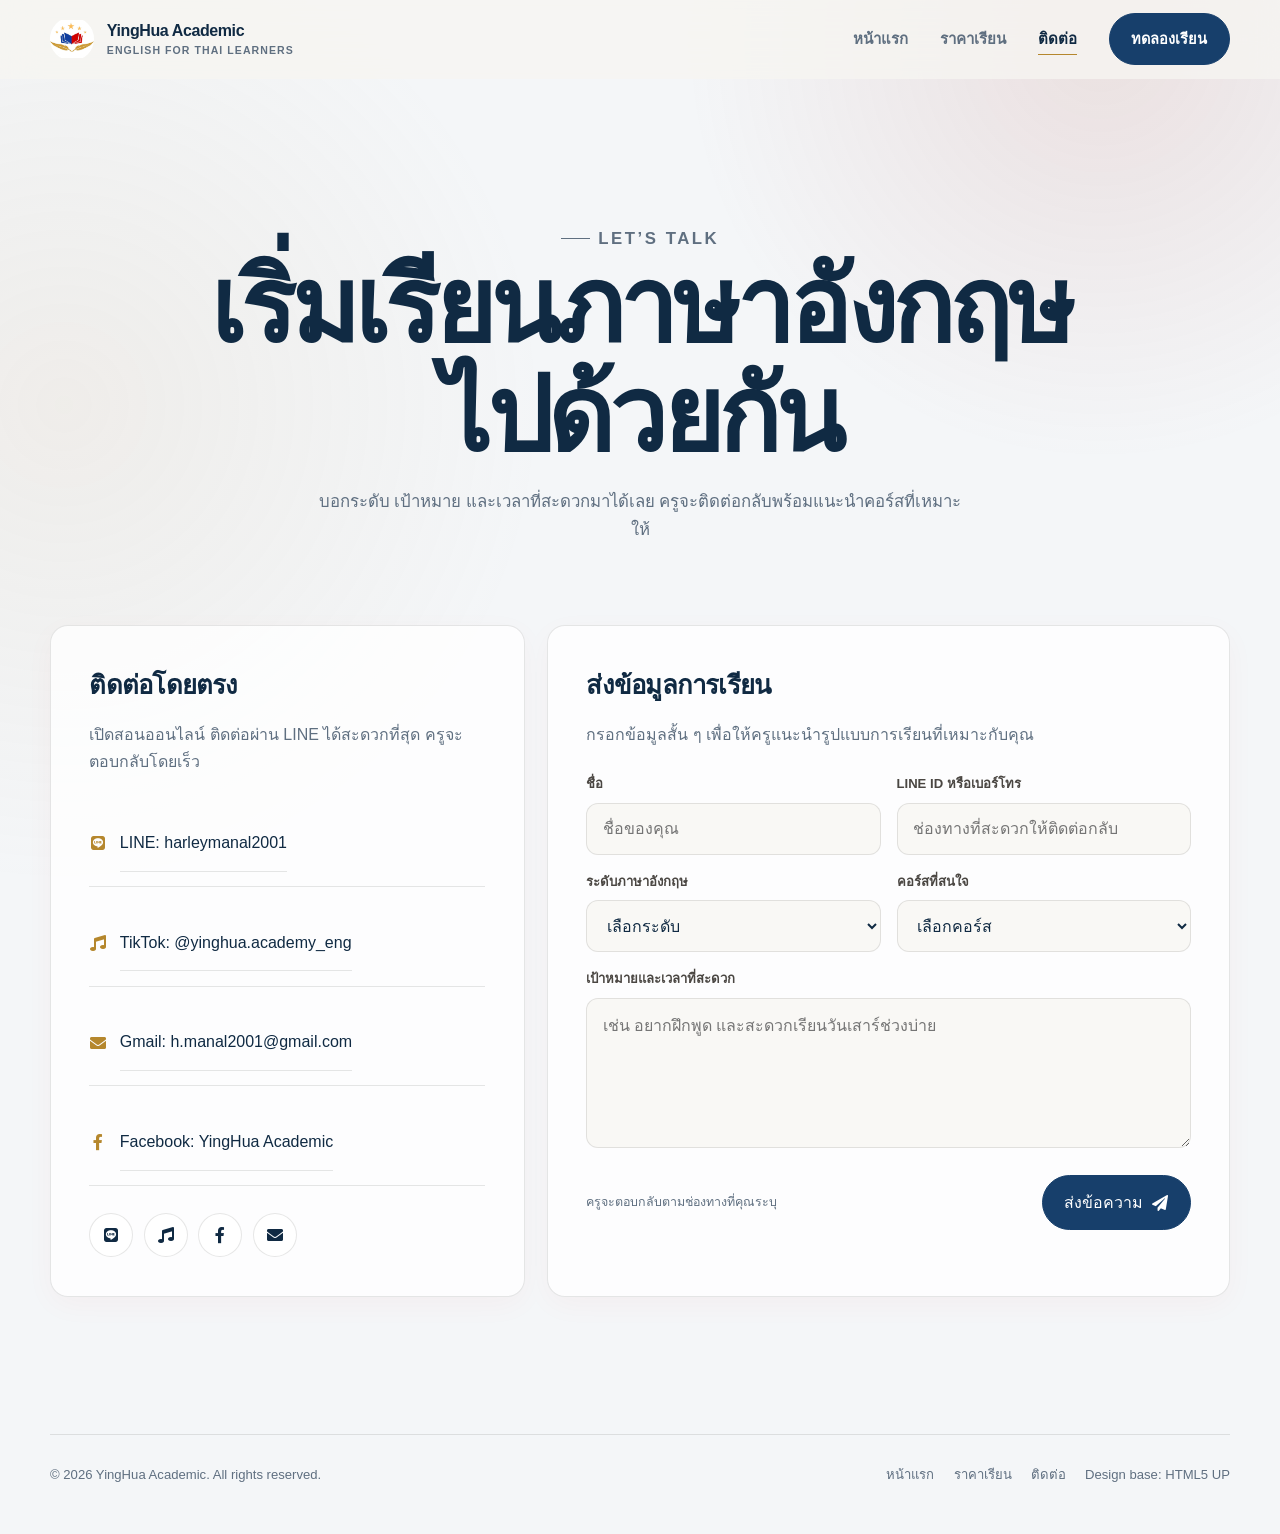
==== commit 9f2b753e: "Update LINE contact ID to harleymanal2001" ====
--- a/contact.html
+++ b/contact.html
@@ -25,7 +25,7 @@
           <li><a href="index.html">หน้าแรก</a></li>
           <li><a href="pricing.html">ราคาเรียน</a></li>
           <li><a class="active" href="contact.html">ติดต่อ</a></li>
-          <li><a class="button" href="https://line.me/ti/p/~0652752501" target="_blank" rel="noopener">ทดลองเรียน</a></li>
+          <li><a class="button" href="contact.html">ทดลองเรียน</a></li>
         </ul>
       </div>
     </header>
@@ -45,13 +45,13 @@
             <h2>ติดต่อโดยตรง</h2>
             <p>เปิดสอนออนไลน์ ติดต่อผ่าน LINE ได้สะดวกที่สุด ครูจะตอบกลับโดยเร็ว</p>
             <ul class="contact-list">
-              <li><a href="https://line.me/ti/p/~0652752501" target="_blank" rel="noopener"><i class="fab fa-line" aria-hidden="true"></i><span>LINE: 0652752501</span></a></li>
+              <li><a href="https://line.me/ti/p/~harleymanal2001" target="_blank" rel="noopener"><i class="fab fa-line" aria-hidden="true"></i><span>LINE: harleymanal2001</span></a></li>
               <li><a href="https://www.tiktok.com/@yinghua.academy_eng?_r=1&amp;_t=ZS-9A1MCgk2gK5" target="_blank" rel="noopener"><i class="fas fa-music" aria-hidden="true"></i><span>TikTok: @yinghua.academy_eng</span></a></li>
               <li><a href="mailto:h.manal2001@gmail.com"><i class="fas fa-envelope" aria-hidden="true"></i><span>Gmail: h.manal2001@gmail.com</span></a></li>
               <li><a href="https://www.facebook.com/share/1BRpk1Ezuy/?mibextid=wwXIfr" target="_blank" rel="noopener"><i class="fab fa-facebook-f" aria-hidden="true"></i><span>Facebook: YingHua Academic</span></a></li>
             </ul>
             <div class="social-buttons">
-              <a class="social-circle" href="https://line.me/ti/p/~0652752501" target="_blank" rel="noopener" aria-label="LINE: 0652752501"><i class="fab fa-line" aria-hidden="true"></i></a>
+              <a class="social-circle" href="https://line.me/ti/p/~harleymanal2001" target="_blank" rel="noopener" aria-label="LINE: harleymanal2001"><i class="fab fa-line" aria-hidden="true"></i></a>
               <a class="social-circle" href="https://www.tiktok.com/@yinghua.academy_eng?_r=1&amp;_t=ZS-9A1MCgk2gK5" target="_blank" rel="noopener" aria-label="TikTok"><i class="fas fa-music" aria-hidden="true"></i></a>
               <a class="social-circle" href="https://www.facebook.com/share/1BRpk1Ezuy/?mibextid=wwXIfr" target="_blank" rel="noopener" aria-label="Facebook"><i class="fab fa-facebook-f" aria-hidden="true"></i></a>
               <a class="social-circle" href="mailto:h.manal2001@gmail.com" aria-label="Gmail"><i class="fas fa-envelope" aria-hidden="true"></i></a>
